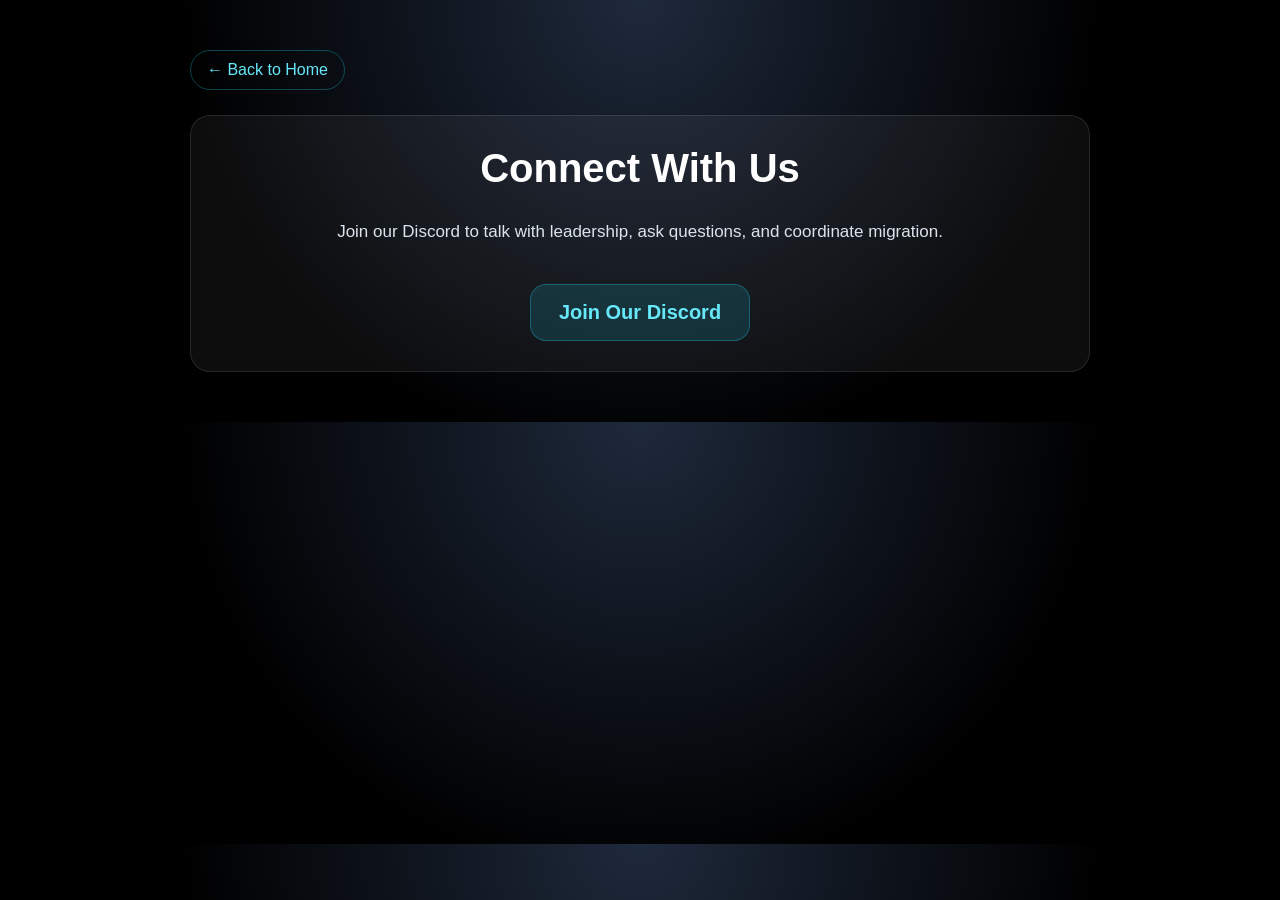
==== discord.html @ 992b7bf2 "Create discord.html" ====
<!DOCTYPE html>
<html lang="en">
<head>
  <meta charset="UTF-8" />
  <meta name="viewport" content="width=device-width, initial-scale=1.0" />
  <title>Connect With Us</title>
  <style>
    body {
      margin: 0;
      font-family: Arial, sans-serif;
      background: radial-gradient(circle at top, #1e293b 0%, #000000 60%);
      color: white;
    }

    .wrapper {
      max-width: 900px;
      margin: auto;
      padding: 50px 20px;
    }

    .back {
      display: inline-block;
      margin-bottom: 25px;
      color: #67e8f9;
      text-decoration: none;
      border: 1px solid rgba(34,211,238,0.3);
      padding: 10px 16px;
      border-radius: 999px;
    }

    .card {
      background: rgba(255,255,255,0.05);
      border: 1px solid rgba(255,255,255,0.1);
      border-radius: 20px;
      padding: 30px;
      text-align: center;
    }

    h1 {
      margin-top: 0;
      font-size: 40px;
    }

    p {
      color: #dbe4ee;
      line-height: 1.7;
      font-size: 17px;
    }

    .btn {
      display: inline-block;
      margin-top: 20px;
      text-decoration: none;
      padding: 16px 28px;
      border-radius: 16px;
      background: rgba(34, 211, 238, 0.14);
      border: 1px solid rgba(34, 211, 238, 0.3);
      color: #67e8f9;
      font-weight: bold;
      font-size: 20px;
    }
  </style>
</head>
<body>
  <div class="wrapper">
    <a class="back" href="index.html">← Back to Home</a>

    <div class="card">
      <h1>Connect With Us</h1>
      <p>Join our Discord to talk with leadership, ask questions, and coordinate migration.</p>

      <a class="btn" href="https://discord.gg/YOUR-LINK-HERE" target="_blank">Join Our Discord</a>
    </div>
  </div>
</body>
</html>
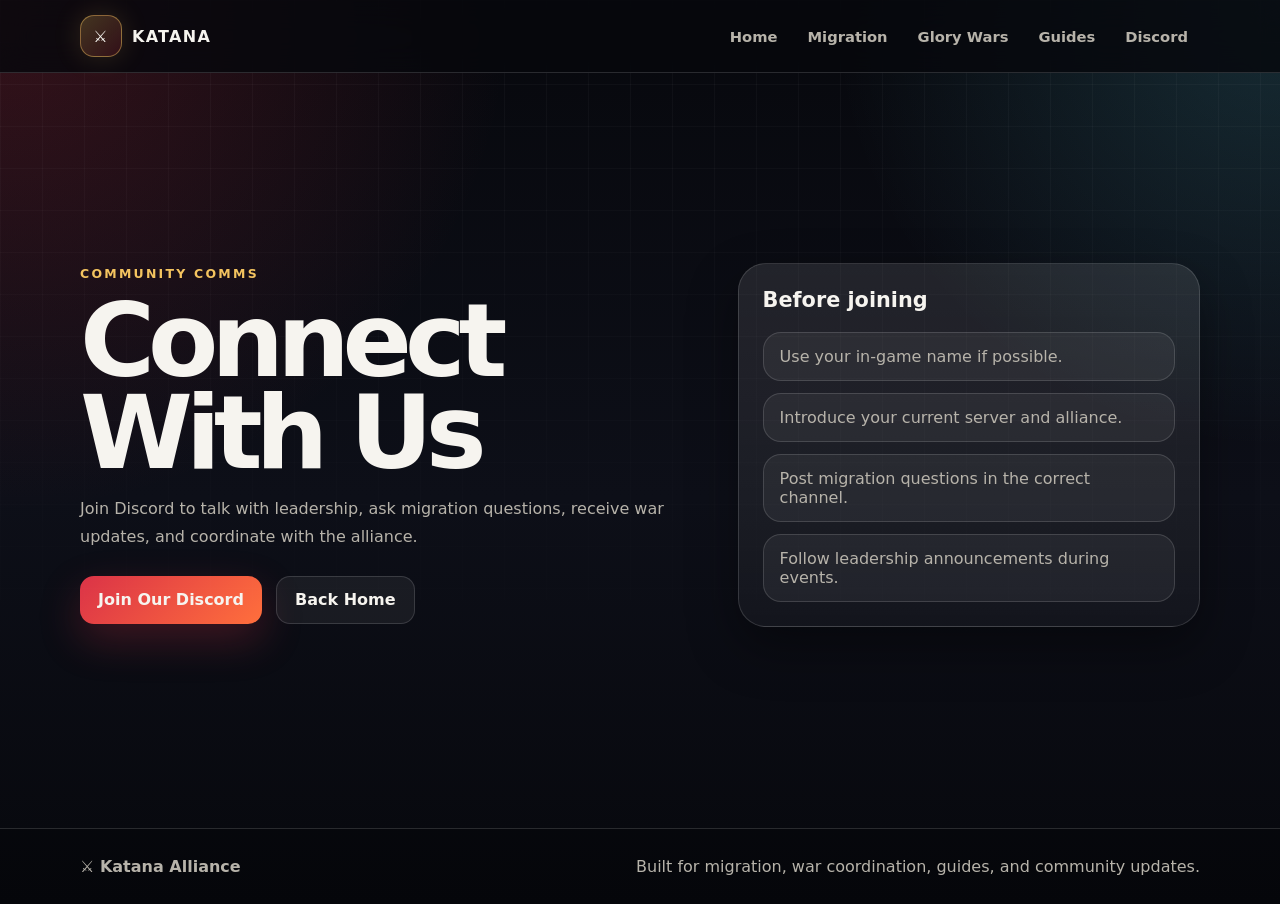
==== commit cf9d30ea: "Update discord.html" ====
--- a/discord.html
+++ b/discord.html
@@ -3,74 +3,51 @@
 <head>
   <meta charset="UTF-8" />
   <meta name="viewport" content="width=device-width, initial-scale=1.0" />
-  <title>Connect With Us</title>
-  <style>
-    body {
-      margin: 0;
-      font-family: Arial, sans-serif;
-      background: radial-gradient(circle at top, #1e293b 0%, #000000 60%);
-      color: white;
-    }
-
-    .wrapper {
-      max-width: 900px;
-      margin: auto;
-      padding: 50px 20px;
-    }
-
-    .back {
-      display: inline-block;
-      margin-bottom: 25px;
-      color: #67e8f9;
-      text-decoration: none;
-      border: 1px solid rgba(34,211,238,0.3);
-      padding: 10px 16px;
-      border-radius: 999px;
-    }
-
-    .card {
-      background: rgba(255,255,255,0.05);
-      border: 1px solid rgba(255,255,255,0.1);
-      border-radius: 20px;
-      padding: 30px;
-      text-align: center;
-    }
-
-    h1 {
-      margin-top: 0;
-      font-size: 40px;
-    }
-
-    p {
-      color: #dbe4ee;
-      line-height: 1.7;
-      font-size: 17px;
-    }
-
-    .btn {
-      display: inline-block;
-      margin-top: 20px;
-      text-decoration: none;
-      padding: 16px 28px;
-      border-radius: 16px;
-      background: rgba(34, 211, 238, 0.14);
-      border: 1px solid rgba(34, 211, 238, 0.3);
-      color: #67e8f9;
-      font-weight: bold;
-      font-size: 20px;
-    }
-  </style>
+  <title>Connect With Katana</title>
+  <link rel="stylesheet" href="style.css" />
 </head>
 <body>
-  <div class="wrapper">
-    <a class="back" href="index.html">← Back to Home</a>
-
-    <div class="card">
-      <h1>Connect With Us</h1>
-      <p>Join our Discord to talk with leadership, ask questions, and coordinate migration.</p>
-
-      <a class="btn" href="https://discord.gg/YOUR-LINK-HERE" target="_blank">Join Our Discord</a>
+<header class="navbar">
+  <div class="container nav-inner">
+    <a class="brand" href="index.html"><span class="brand-mark">⚔️</span><span>Katana</span></a>
+    <nav class="nav-links" aria-label="Main navigation">
+      <a href="index.html">Home</a>
+      <a href="migration.html">Migration</a>
+      <a href="glory-wars.html">Glory Wars</a>
+      <a href="tutorials.html">Guides</a>
+      <a href="discord.html">Discord</a>
+    </nav>
+  </div>
+</header>
+<main>
+  <section class="hero">
+    <div class="container hero-grid">
+      <div>
+        <div class="eyebrow">Community comms</div>
+        <h1>Connect With Us</h1>
+        <p>Join Discord to talk with leadership, ask migration questions, receive war updates, and coordinate with the alliance.</p>
+        <div class="hero-actions">
+          <a class="btn primary" href="https://discord.gg/" target="_blank" rel="noopener">Join Our Discord</a>
+          <a class="btn" href="index.html">Back Home</a>
+        </div>
+      </div>
+      <div class="panel command-card">
+        <h3>Before joining</h3>
+        <ul class="feature-list">
+          <li>Use your in-game name if possible.</li>
+          <li>Introduce your current server and alliance.</li>
+          <li>Post migration questions in the correct channel.</li>
+          <li>Follow leadership announcements during events.</li>
+        </ul>
+      </div>
     </div>
+  </section>
+</main>
+<footer>
+  <div class="container footer-inner">
+    <strong>⚔️ Katana Alliance</strong>
+    <span>Built for migration, war coordination, guides, and community updates.</span>
   </div>
+</footer>
 </body>
 </html>
--- a/style.css
+++ b/style.css
@@ -0,0 +1,340 @@
+/* Katana shared theme */
+:root {
+  --bg: #07080d;
+  --bg-2: #10131f;
+  --card: rgba(255,255,255,0.06);
+  --card-strong: rgba(255,255,255,0.1);
+  --text: #f6f4ef;
+  --muted: #b7b3aa;
+  --gold: #f4c45f;
+  --red: #db3347;
+  --cyan: #66e7ff;
+  --border: rgba(255,255,255,0.14);
+  --shadow: 0 20px 50px rgba(0,0,0,0.38);
+}
+
+* { box-sizing: border-box; }
+
+html { scroll-behavior: smooth; }
+
+body {
+  margin: 0;
+  font-family: "Segoe UI", system-ui, -apple-system, BlinkMacSystemFont, sans-serif;
+  background:
+    radial-gradient(circle at top left, rgba(219, 51, 71, 0.22), transparent 32rem),
+    radial-gradient(circle at top right, rgba(102, 231, 255, 0.16), transparent 28rem),
+    linear-gradient(180deg, #07080d 0%, #0d0f18 55%, #07080d 100%);
+  color: var(--text);
+  min-height: 100vh;
+}
+
+body::before {
+  content: "";
+  position: fixed;
+  inset: 0;
+  pointer-events: none;
+  background-image:
+    linear-gradient(rgba(255,255,255,0.035) 1px, transparent 1px),
+    linear-gradient(90deg, rgba(255,255,255,0.035) 1px, transparent 1px);
+  background-size: 42px 42px;
+  mask-image: linear-gradient(to bottom, black, transparent 80%);
+}
+
+a { color: inherit; text-decoration: none; }
+
+.container {
+  width: min(1120px, calc(100% - 32px));
+  margin: 0 auto;
+}
+
+.navbar {
+  position: fixed;
+  z-index: 20;
+  top: 0;
+  left: 0;
+  right: 0;
+  border-bottom: 1px solid var(--border);
+  background: rgba(7, 8, 13, 0.82);
+  backdrop-filter: blur(16px);
+}
+
+.nav-inner {
+  min-height: 72px;
+  display: flex;
+  align-items: center;
+  justify-content: space-between;
+  gap: 16px;
+}
+
+.brand {
+  display: flex;
+  align-items: center;
+  gap: 10px;
+  font-weight: 900;
+  letter-spacing: 0.08em;
+  text-transform: uppercase;
+}
+
+.brand-mark {
+  width: 42px;
+  height: 42px;
+  border: 1px solid rgba(244,196,95,0.45);
+  border-radius: 14px;
+  display: grid;
+  place-items: center;
+  background: linear-gradient(135deg, rgba(244,196,95,0.24), rgba(219,51,71,0.18));
+  box-shadow: 0 0 28px rgba(244,196,95,0.16);
+}
+
+.nav-links {
+  display: flex;
+  align-items: center;
+  gap: 6px;
+  flex-wrap: wrap;
+  justify-content: flex-end;
+}
+
+.nav-links a {
+  padding: 10px 12px;
+  border-radius: 999px;
+  color: var(--muted);
+  font-weight: 700;
+  font-size: 0.92rem;
+}
+
+.nav-links a:hover,
+.nav-links a.active {
+  color: var(--text);
+  background: var(--card);
+}
+
+main { padding-top: 96px; }
+
+.hero {
+  min-height: 76vh;
+  display: grid;
+  align-items: center;
+  padding: 58px 0 44px;
+}
+
+.hero-grid {
+  display: grid;
+  grid-template-columns: 1.15fr 0.85fr;
+  gap: 32px;
+  align-items: center;
+}
+
+.eyebrow {
+  color: var(--gold);
+  text-transform: uppercase;
+  letter-spacing: 0.18em;
+  font-weight: 900;
+  font-size: 0.78rem;
+}
+
+h1 {
+  margin: 14px 0;
+  font-size: clamp(2.8rem, 8vw, 6.6rem);
+  line-height: 0.9;
+  letter-spacing: -0.07em;
+}
+
+h2 {
+  font-size: clamp(2rem, 4vw, 3.3rem);
+  line-height: 1;
+  letter-spacing: -0.045em;
+  margin: 0 0 16px;
+}
+
+h3 { margin: 0 0 8px; font-size: 1.3rem; }
+
+p { color: var(--muted); line-height: 1.7; }
+
+.hero-copy p { max-width: 680px; font-size: 1.06rem; }
+
+.hero-actions {
+  display: flex;
+  gap: 14px;
+  flex-wrap: wrap;
+  margin-top: 26px;
+}
+
+.btn {
+  display: inline-flex;
+  align-items: center;
+  justify-content: center;
+  min-height: 48px;
+  padding: 0 18px;
+  border-radius: 14px;
+  font-weight: 900;
+  border: 1px solid var(--border);
+  background: var(--card);
+  color: var(--text);
+  transition: transform 0.2s ease, border-color 0.2s ease, background 0.2s ease;
+}
+
+.btn:hover { transform: translateY(-2px); border-color: rgba(244,196,95,0.55); }
+
+.btn.primary {
+  background: linear-gradient(135deg, var(--red), #ff6f3c);
+  border: 0;
+  box-shadow: 0 16px 40px rgba(219,51,71,0.25);
+}
+
+.panel {
+  border: 1px solid var(--border);
+  background: linear-gradient(180deg, var(--card-strong), rgba(255,255,255,0.035));
+  border-radius: 28px;
+  box-shadow: var(--shadow);
+  overflow: hidden;
+}
+
+.command-card { padding: 24px; }
+
+.stat-grid {
+  display: grid;
+  grid-template-columns: repeat(2, 1fr);
+  gap: 12px;
+  margin-top: 18px;
+}
+
+.stat {
+  padding: 16px;
+  border-radius: 20px;
+  background: rgba(0,0,0,0.22);
+  border: 1px solid var(--border);
+}
+
+.stat strong { display: block; font-size: 1.5rem; color: var(--gold); }
+
+.section { padding: 58px 0; }
+
+.cards {
+  display: grid;
+  grid-template-columns: repeat(4, 1fr);
+  gap: 18px;
+}
+
+.card {
+  min-height: 230px;
+  padding: 22px;
+  border: 1px solid var(--border);
+  border-radius: 26px;
+  background: linear-gradient(180deg, var(--card), rgba(255,255,255,0.035));
+  box-shadow: 0 10px 28px rgba(0,0,0,0.22);
+  transition: transform 0.2s ease, border-color 0.2s ease;
+}
+
+.card:hover {
+  transform: translateY(-5px);
+  border-color: rgba(244,196,95,0.55);
+}
+
+.card .icon {
+  width: 52px;
+  height: 52px;
+  display: grid;
+  place-items: center;
+  border-radius: 18px;
+  background: rgba(244,196,95,0.12);
+  color: var(--gold);
+  font-size: 1.55rem;
+  margin-bottom: 22px;
+}
+
+.feature-list {
+  display: grid;
+  gap: 12px;
+  padding: 0;
+  margin: 20px 0 0;
+  list-style: none;
+}
+
+.feature-list li,
+.callout {
+  padding: 14px 16px;
+  border-radius: 18px;
+  background: rgba(255,255,255,0.055);
+  border: 1px solid var(--border);
+  color: var(--muted);
+}
+
+.two-column {
+  display: grid;
+  grid-template-columns: 0.85fr 1.15fr;
+  gap: 22px;
+  align-items: start;
+}
+
+.form-grid {
+  display: grid;
+  grid-template-columns: repeat(2, 1fr);
+  gap: 14px;
+}
+
+.form-grid .full { grid-column: 1 / -1; }
+
+label {
+  display: grid;
+  gap: 7px;
+  color: var(--text);
+  font-weight: 800;
+}
+
+input, select, textarea {
+  width: 100%;
+  border: 1px solid var(--border);
+  border-radius: 14px;
+  background: rgba(0,0,0,0.28);
+  color: var(--text);
+  padding: 13px 14px;
+  font: inherit;
+}
+
+textarea { min-height: 120px; resize: vertical; }
+
+option { background: #10131f; color: var(--text); }
+
+footer {
+  margin-top: 48px;
+  border-top: 1px solid var(--border);
+  padding: 28px 0;
+  color: var(--muted);
+  background: rgba(0,0,0,0.22);
+}
+
+.footer-inner {
+  display: flex;
+  justify-content: space-between;
+  gap: 18px;
+  flex-wrap: wrap;
+}
+
+.badge {
+  display: inline-flex;
+  border: 1px solid rgba(244,196,95,0.4);
+  color: var(--gold);
+  border-radius: 999px;
+  padding: 7px 11px;
+  font-weight: 900;
+  font-size: 0.78rem;
+}
+
+@media (max-width: 900px) {
+  .hero-grid,
+  .two-column { grid-template-columns: 1fr; }
+
+  .cards { grid-template-columns: repeat(2, 1fr); }
+
+  .nav-inner { align-items: flex-start; padding: 14px 0; flex-direction: column; }
+  main { padding-top: 132px; }
+}
+
+@media (max-width: 580px) {
+  .cards,
+  .form-grid,
+  .stat-grid { grid-template-columns: 1fr; }
+
+  .nav-links { justify-content: flex-start; }
+  .nav-links a { padding: 8px 9px; font-size: 0.84rem; }
+}
